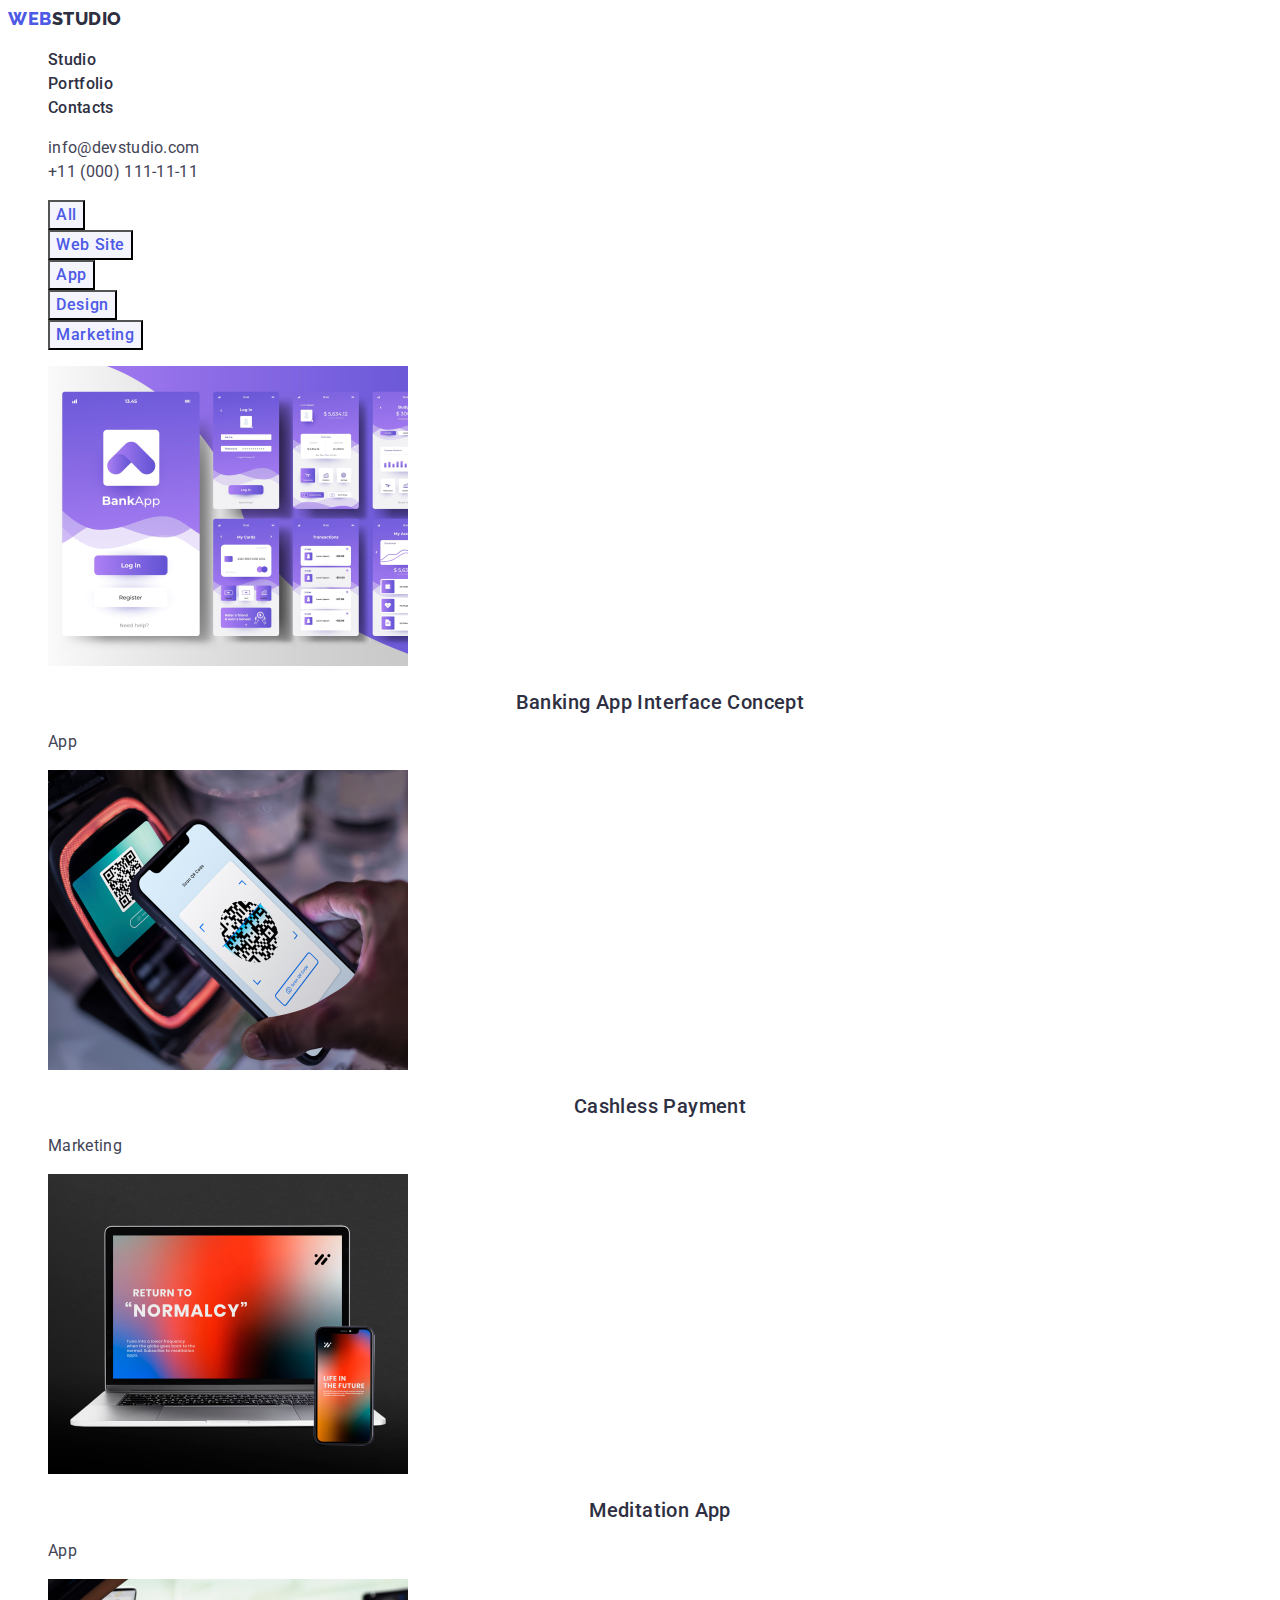
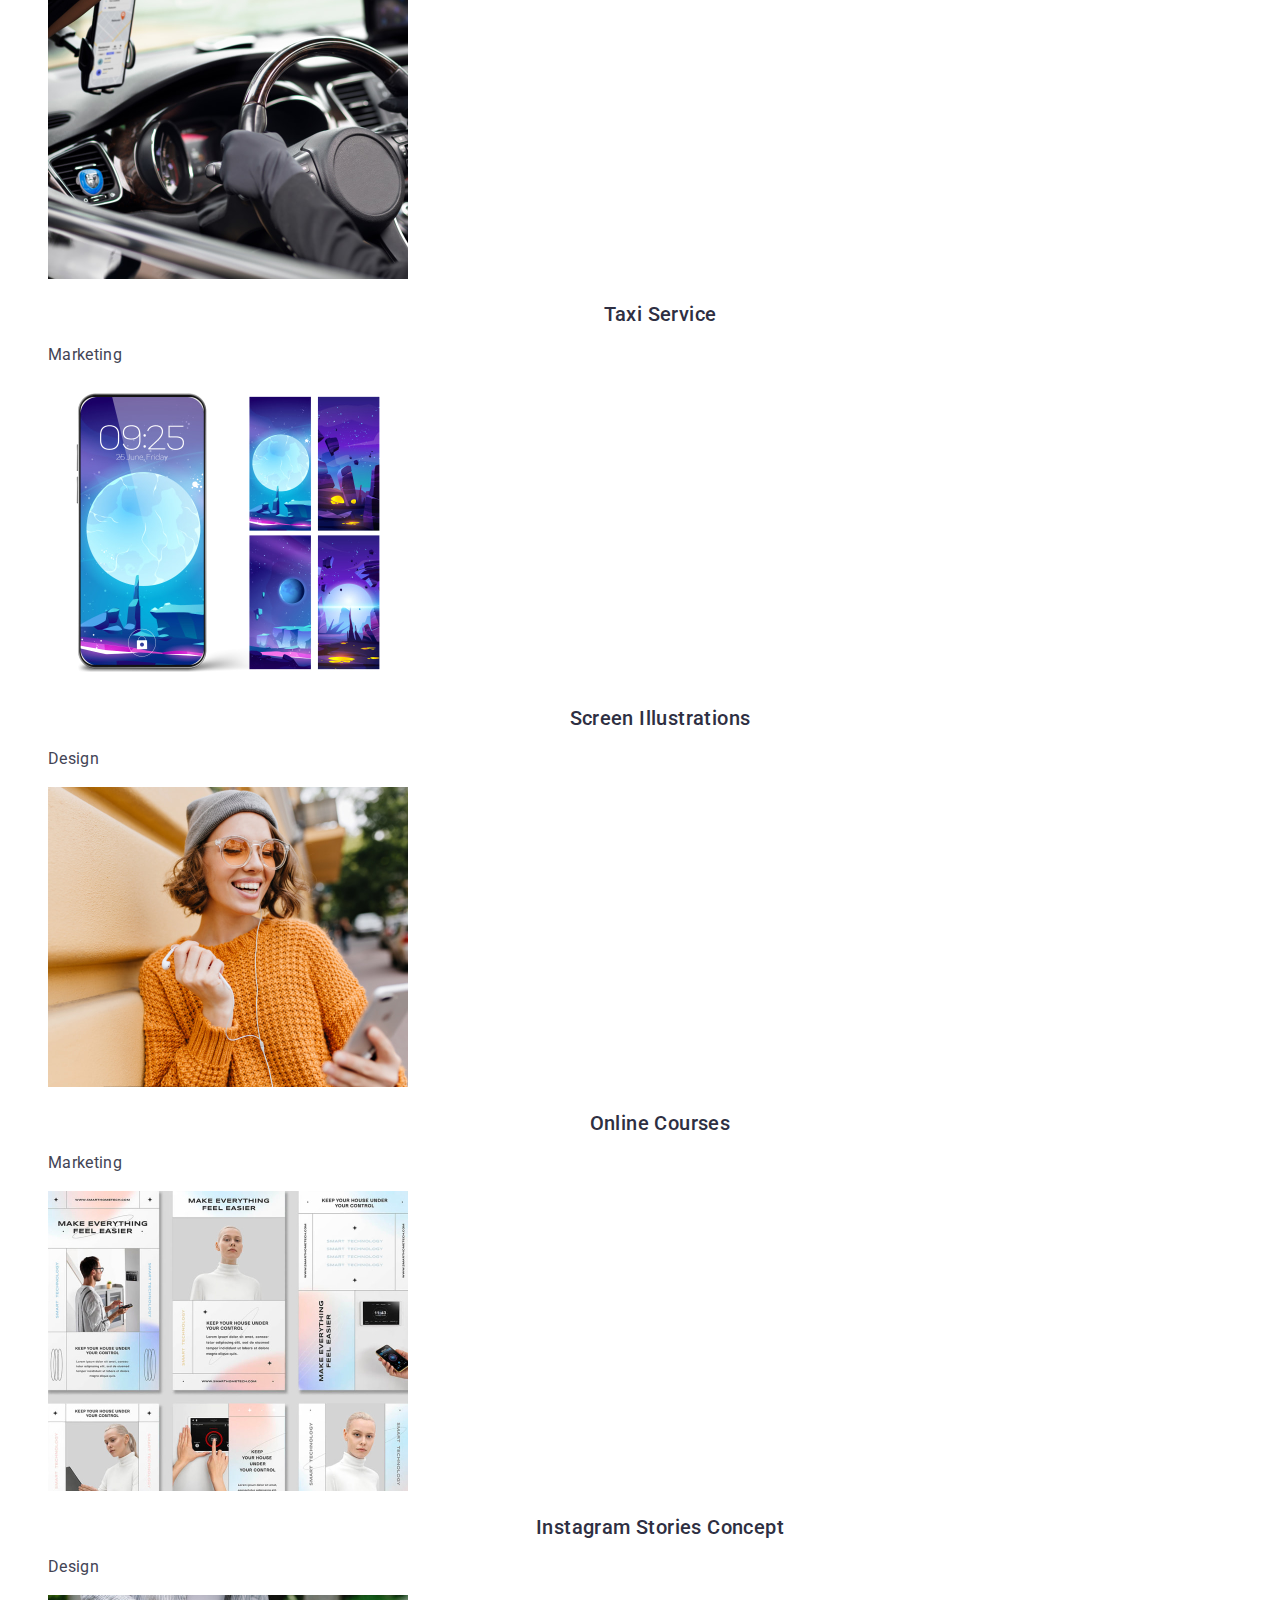
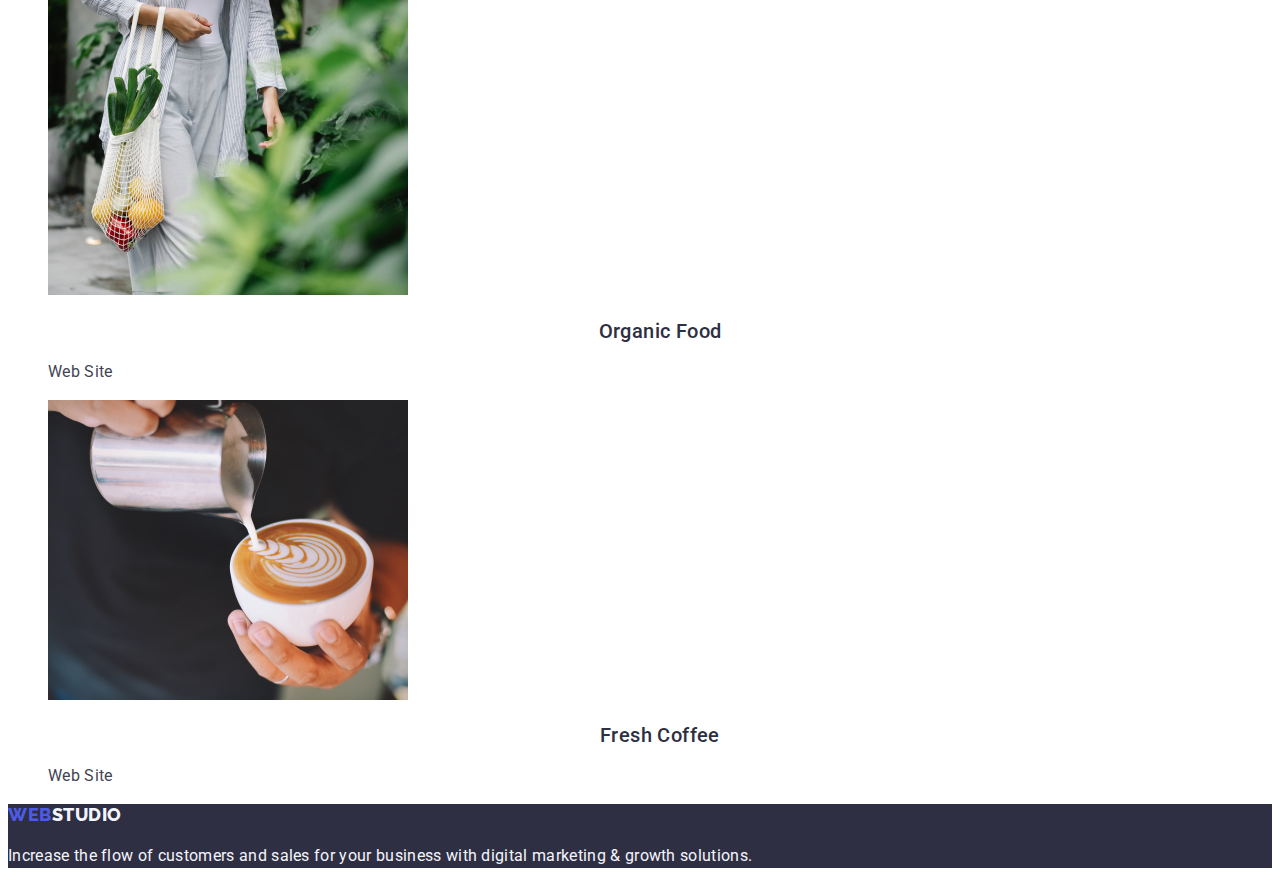
==== portfolio.html @ 5d9a46c8 "Initial commit" ====
<!DOCTYPE html>
<html lang="en">
  <head>
    <meta charset="UTF-8" />
    <meta name="viewport" content="width=device-width, initial-scale=1.0" />
    <link rel="stylesheet" href="./css/style.css" />
    <link
      href="https://fonts.googleapis.com/css2?family=Raleway:wght@800&family=Roboto:wght@400;500;700;900&display=swap"
      rel="stylesheet"
    />
    <link rel="preconnect" href="https://fonts.googleapis.com" />
    <link rel="preconnect" href="https://fonts.gstatic.com" crossorigin />
    <title>Portfolio</title>
  </head>
  <body>
    <header class="main-header">
      <nav class="main-nav">
        <a class="link logo" href="./index.html">
          Web<span class="gray">Studio</span>
        </a>
        <ul class="list">
          <li>
            <a class="link nav-link" href="./index.html">Studio</a>
          </li>
          <li>
            <a class="link nav-link" href="./portfolio.html">Portfolio</a>
          </li>
          <li>
            <a class="link nav-link" href="">Contacts</a>
          </li>
        </ul>
      </nav>
      <address class="contacts">
        <ul class="list">
          <li>
            <a class="link contacts-link" href="mailto:info@devstudio.com">
              info@devstudio.com
            </a>
          </li>
          <li>
            <a class="link contacts-link" href="tel:+110001111111">
              +11 (000) 111-11-11
            </a>
          </li>
        </ul>
      </address>
    </header>

    <main>
      <section>
        <h1 class="title page-title" hidden>Portfolio Page</h1>
        <ul class="list filter-controls">
          <li><button class="btn filter-button" type="button">All</button></li>
          <li>
            <button class="btn filter-button" type="button">Web Site</button>
          </li>
          <li><button class="btn filter-button" type="button">App</button></li>
          <li>
            <button class="btn filter-button" type="button">Design</button>
          </li>
          <li>
            <button class="btn filter-button" type="button">Marketing</button>
          </li>
        </ul>
        <ul class="list portfolio-list">
          <li class="portfolio-item">
            <a class="link" href="#">
              <img
                src="./images/portfolio/banking-app.jpg"
                alt="Banking App Interface Concept"
                width="360"
                height="300"
              />
              <h2 class="title portfolio-item-title">
                Banking App Interface Concept
              </h2>
              <p class="portfolio-category">App</p>
            </a>
          </li>
          <li class="portfolio-item">
            <a class="link" href="#">
              <img
                src="./images/portfolio/cashless-payment.jpg"
                alt="Cashless Payment"
                width="360"
                height="300"
              />
              <h2 class="title portfolio-item-title">Cashless Payment</h2>
              <p class="portfolio-category">Marketing</p>
            </a>
          </li>
          <li class="portfolio-item">
            <a class="link" href="#">
              <img
                src="./images/portfolio/meditation-app.jpg"
                alt="Meditation App"
                width="360"
                height="300"
              />
              <h2 class="title portfolio-item-title">Meditation App</h2>
              <p class="portfolio-category">App</p>
            </a>
          </li>
          <li class="portfolio-item">
            <a class="link" href="#">
              <img
                src="./images/portfolio/taxi-service.jpg"
                alt="Taxi Service"
                width="360"
                height="300"
              />
              <h2 class="title portfolio-item-title">Taxi Service</h2>
              <p class="portfolio-category">Marketing</p>
            </a>
          </li>
          <li class="portfolio-item">
            <a class="link" href="#">
              <img
                src="./images/portfolio/screen-illustrations.jpg"
                alt="Screen Illustrations"
                width="360"
                height="300"
              />
              <h2 class="title portfolio-item-title">Screen Illustrations</h2>
              <p class="portfolio-category">Design</p>
            </a>
          </li>
          <li class="portfolio-item">
            <a class="link" href="#">
              <img
                src="./images/portfolio/online-courses.jpg"
                alt="Online Courses"
                width="360"
                height="300"
              />
              <h2 class="title portfolio-item-title">Online Courses</h2>
              <p class="portfolio-category">Marketing</p>
            </a>
          </li>
          <li class="portfolio-item">
            <a class="link" href="#">
              <img
                src="./images/portfolio/instagram-stories.jpg"
                alt="Instagram Stories Concept"
                width="360"
                height="300"
              />
              <h2 class="title portfolio-item-title">
                Instagram Stories Concept
              </h2>
              <p class="portfolio-category">Design</p>
            </a>
          </li>
          <li class="portfolio-item">
            <a class="link" href="#">
              <img
                src="./images/portfolio/organic-food.jpg"
                alt="Organic Food"
                width="360"
                height="300"
              />
              <h2 class="title portfolio-item-title">Organic Food</h2>
              <p class="portfolio-category">Web Site</p>
            </a>
          </li>
          <li class="portfolio-item">
            <a class="link" href="#">
              <img
                src="./images/portfolio/fresh-coffee.jpg"
                alt="Fresh Coffee"
                width="360"
                height="300"
              />
              <h2 class="title portfolio-item-title">Fresh Coffee</h2>
              <p class="portfolio-category">Web Site</p>
            </a>
          </li>
        </ul>
      </section>
    </main>

    <footer class="footer">
      <a class="link logo" href="./index.html">
        Web<span class="white">Studio</span>
      </a>
      <p class="text">
        Increase the flow of customers and sales for your business with digital
        marketing & growth solutions.
      </p>
    </footer>
  </body>
</html>
---- css/style.css ----
:root {
  --body-bg: #ffffff;
  --titles-font-family: 'Roboto', sans-serif;
  --titles-color: #2e2f42;
  --text-font-family: 'Roboto', sans-serif;
  --text-color: #434455;

  /* ========== Colors ========== */
  --color-brand: #4d5ae5;
  --color-dark: #2e2f42;
  --color-white: #ffffff;
  --color-light: #f4f4fd;
  --color-active: #404bbf;
  --color-accent: #e7e9fc;
}


/* ========== General ========== */
body {
  font-family: var(--text-font-family);
  font-size: 16px;
  line-height: 1.5;
  color: var(--text-color);
  background-color: var(--body-bg);
}

.title {
  text-align: center;
  font-family: var(--titles-font-family);
  font-weight: 700;
  letter-spacing: 0.02em;
  color: var(--titles-color);
  text-transform: capitalize;
}

.page-title {
  font-size: 56px;
  line-height: 1.07;
  color: var(--color-white);
}

.section-title {
  font-size: 36px;
  line-height: 1.11;
}

.section-item-title {
  font-weight: 500;
  font-size: 20px;
  line-height: 1.2;
}

.list {
  list-style: none;
}

.btn {
  font-family: 'Roboto', sans-serif;
  font-size: 16px;
  line-height: 1.5;
  font-weight: 500;
  letter-spacing: 0.04em;
  cursor: pointer;
}

.link {
  text-decoration: none;
}

.btn-primary {
  color: var(--color-white);
  background-color: var(--color-brand);
}

.btn-primary:hover,
.btn-primary:active,
.btn-primary:focus {
  background-color: var(--color-active);
}

.logo {
  font-family: 'Raleway', sans-serif;
  font-weight: 800;
  font-size: 18px;
  line-height: 1.17;
  letter-spacing: 0.03em;
  text-transform: uppercase;
  color: var(--color-brand);
}

.logo .gray {
  color: var(--titles-color);
}

.logo .white {
  color: var(--color-light);
}


/* ========== Header ========== */
.nav-link {
  font-weight: 500;
  line-height: 1.5;
  color: var(--titles-color);
  letter-spacing: 0.02em
}

.nav-link:hover,
.nav-link:active,
.nav-link:focus {
  color: var(--color-active);
}

.contacts {
  font-style: normal;
  color: var(--text-color)
}

.contacts-link {
  letter-spacing: 0.02em;
  line-height: 1.5;
  color: var(--text-color);
}

.contacts-link:hover,
.contacts-link:active,
.contacts-link:focus {
  color: var(--color-active);
}


/* ========== Footer ========== */
.footer {
  background-color: var(--color-dark);
}

.footer .text {
  color: var(--color-light);
}

.footer .text {
  letter-spacing: 0.02em;
}


/* ========== Hero Section ========== */
.hero-section {
  background-color: var(--color-dark);
}


/* ========== Features Section ========== */
.feature-description {
  letter-spacing: 0.02em;
}


/* ========== Our Team Section ========== */
.our-team-section {
  background-color: var(--color-light);
}

.our-team-section .list-item {
  background-color: var(--color-white);
}

.position {
  letter-spacing: 0.02em;
}


/* ========== Portfolio ========== */
.filter-button {
  color: var(--color-brand);
  background-color: var(--color-light);
}

.filter-button:hover,
.filter-button:focus,
.filter-button:active {
  color: var(--color-white);
  background-color: var(--color-active);
}

.portfolio-item-title {
  font-weight: 500;
  font-size: 20px;
  line-height: 1.2;
  letter-spacing: 0.02em;
  color: var(--titles-color);
}

.portfolio-category {
  letter-spacing: 0.02em;
  color: var(--text-color);
}
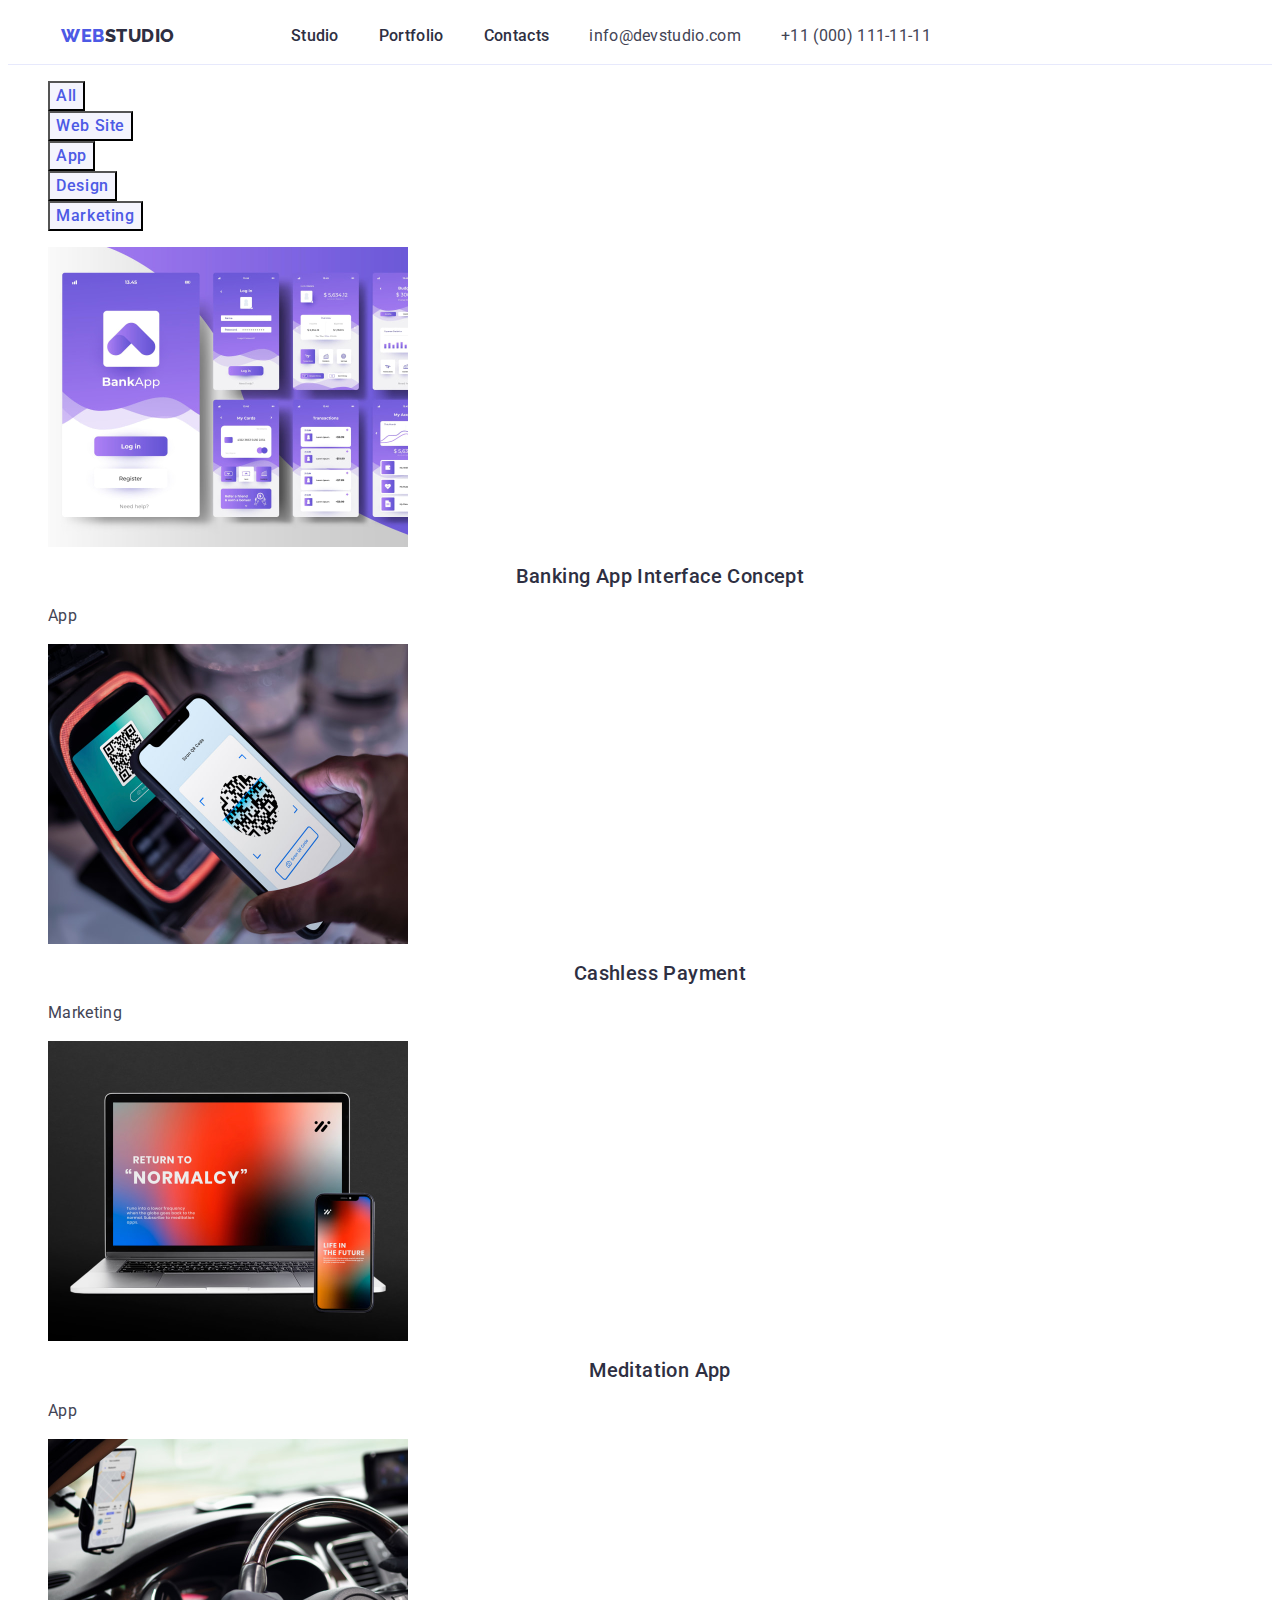
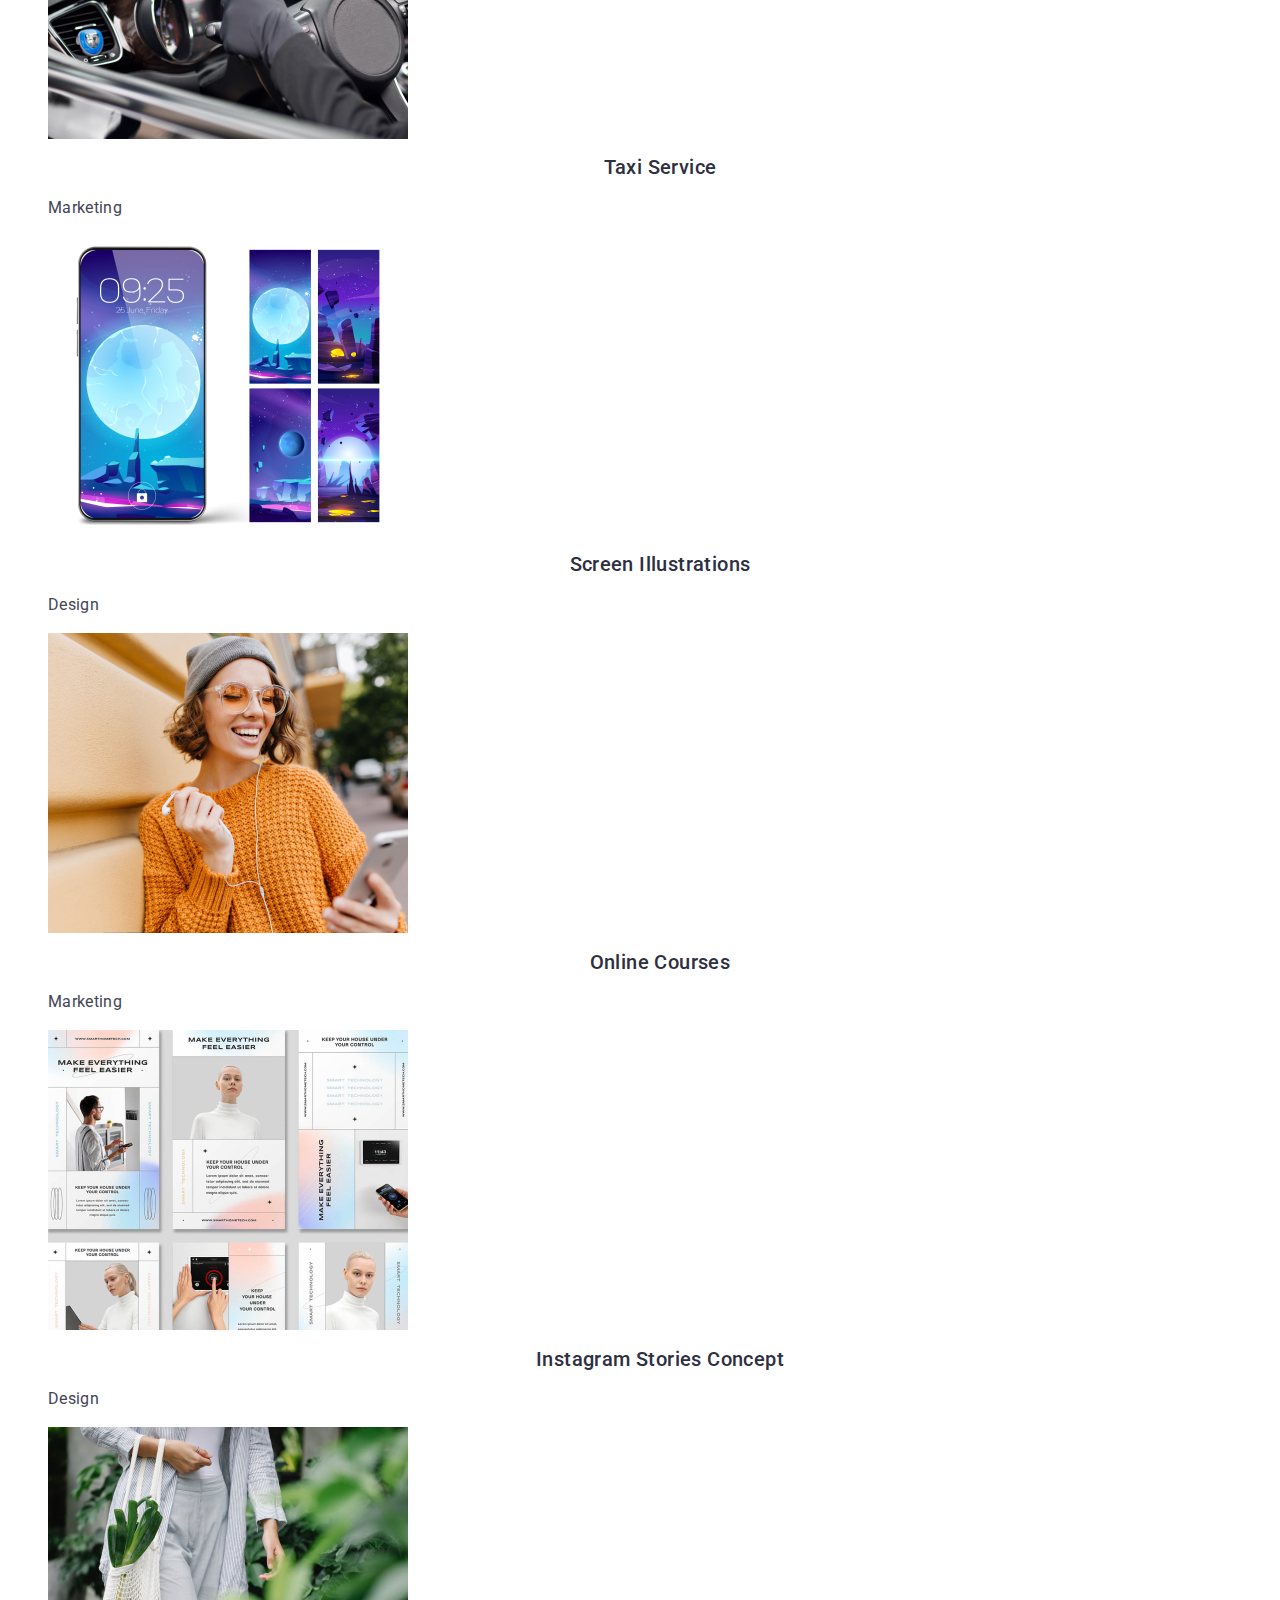
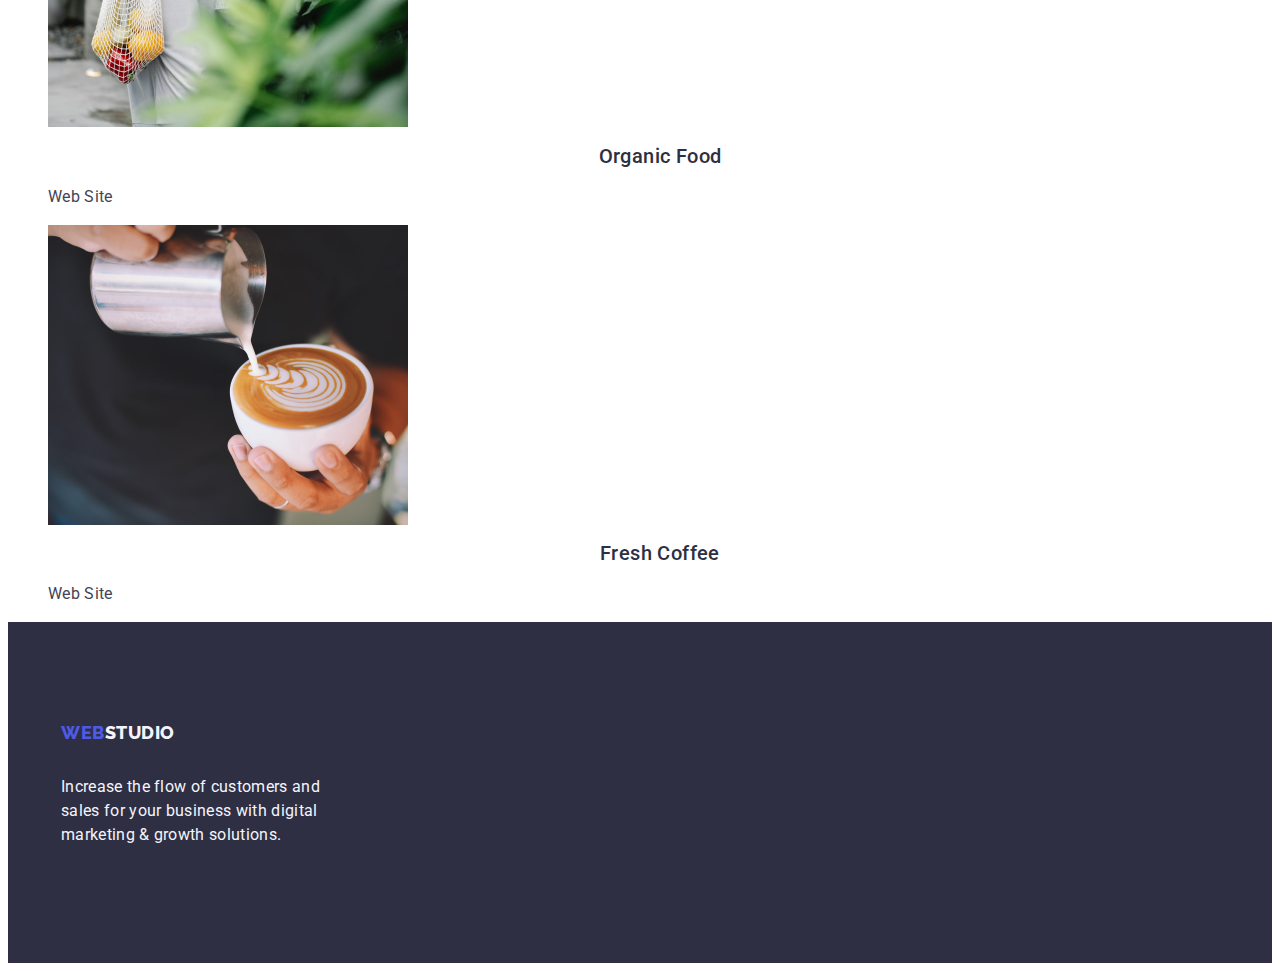
==== commit 810768bd: "Header and footer were added" ====
--- a/portfolio.html
+++ b/portfolio.html
@@ -3,6 +3,13 @@
   <head>
     <meta charset="UTF-8" />
     <meta name="viewport" content="width=device-width, initial-scale=1.0" />
+    <link
+      rel="stylesheet"
+      href="https://cdnjs.cloudflare.com/ajax/libs/modern-normalize/2.0.0/modern-normalize.min.css"
+      integrity="sha512-4xo8blKMVCiXpTaLzQSLSw3KFOVPWhm/TRtuPVc4WG6kUgjH6J03IBuG7JZPkcWMxJ5huwaBpOpnwYElP/m6wg=="
+      crossorigin="anonymous"
+      referrerpolicy="no-referrer"
+    />
     <link rel="stylesheet" href="./css/style.css" />
     <link
       href="https://fonts.googleapis.com/css2?family=Raleway:wght@800&family=Roboto:wght@400;500;700;900&display=swap"
@@ -14,36 +21,38 @@
   </head>
   <body>
     <header class="main-header">
-      <nav class="main-nav">
-        <a class="link logo" href="./index.html">
-          Web<span class="gray">Studio</span>
-        </a>
-        <ul class="list">
-          <li>
-            <a class="link nav-link" href="./index.html">Studio</a>
-          </li>
-          <li>
-            <a class="link nav-link" href="./portfolio.html">Portfolio</a>
-          </li>
-          <li>
-            <a class="link nav-link" href="">Contacts</a>
-          </li>
-        </ul>
-      </nav>
-      <address class="contacts">
-        <ul class="list">
-          <li>
-            <a class="link contacts-link" href="mailto:info@devstudio.com">
-              info@devstudio.com
-            </a>
-          </li>
-          <li>
-            <a class="link contacts-link" href="tel:+110001111111">
-              +11 (000) 111-11-11
-            </a>
-          </li>
-        </ul>
-      </address>
+      <div class="container header-container">
+        <nav class="main-nav">
+          <a class="link logo" href="./index.html">
+            Web<span class="gray">Studio</span>
+          </a>
+          <ul class="list">
+            <li>
+              <a class="link nav-link" href="./index.html">Studio</a>
+            </li>
+            <li>
+              <a class="link nav-link" href="./portfolio.html">Portfolio</a>
+            </li>
+            <li>
+              <a class="link nav-link" href="">Contacts</a>
+            </li>
+          </ul>
+        </nav>
+        <address class="contacts">
+          <ul class="list">
+            <li>
+              <a class="link contacts-link" href="mailto:info@devstudio.com"
+                >info@devstudio.com
+              </a>
+            </li>
+            <li>
+              <a class="link contacts-link" href="tel:+110001111111">
+                +11 (000) 111-11-11
+              </a>
+            </li>
+          </ul>
+        </address>
+      </div>
     </header>
 
     <main>
@@ -180,13 +189,15 @@
     </main>
 
     <footer class="footer">
-      <a class="link logo" href="./index.html">
-        Web<span class="white">Studio</span>
-      </a>
-      <p class="text">
-        Increase the flow of customers and sales for your business with digital
-        marketing & growth solutions.
-      </p>
+      <div class="container">
+        <a class="link logo" href="./index.html">
+          Web<span class="white">Studio</span>
+        </a>
+        <p class="text">
+          Increase the flow of customers and sales for your business with
+          digital marketing & growth solutions.
+        </p>
+      </div>
     </footer>
   </body>
 </html>
--- a/css/style.css
+++ b/css/style.css
@@ -22,6 +22,10 @@
   line-height: 1.5;
   color: var(--text-color);
   background-color: var(--body-bg);
+}
+
+img {
+  display: block;
 }
 
 .title {
@@ -96,9 +100,38 @@
   color: var(--color-light);
 }
 
+.container {
+  width: 1158px;
+  margin: 0 auto;
+  padding: 0 15px;
+}
+
 
 /* ========== Header ========== */
+.main-header {
+  border-bottom: 1px solid var(--color-accent);
+}
+
+.header-container {
+  display: flex;
+}
+
+.main-nav {
+  display: flex;
+  align-items: center;
+}
+
+.logo {
+  margin-right: 76px;
+}
+
+.main-nav .list {
+  display: flex;
+  gap: 40px;
+}
+
 .nav-link {
+  padding: 24px 0;
   font-weight: 500;
   line-height: 1.5;
   color: var(--titles-color);
@@ -116,6 +149,11 @@
   color: var(--text-color)
 }
 
+.contacts .list {
+  display: flex;
+  gap: 40px;
+}
+
 .contacts-link {
   letter-spacing: 0.02em;
   line-height: 1.5;
@@ -131,15 +169,19 @@
 
 /* ========== Footer ========== */
 .footer {
+  padding: 100px 0;
   background-color: var(--color-dark);
 }
 
+.footer .logo {
+  display: inline-block;
+  margin-bottom: 16px;
+}
+
 .footer .text {
+  max-width: 264px;
+  letter-spacing: 0.02em;
   color: var(--color-light);
-}
-
-.footer .text {
-  letter-spacing: 0.02em;
 }
 
 
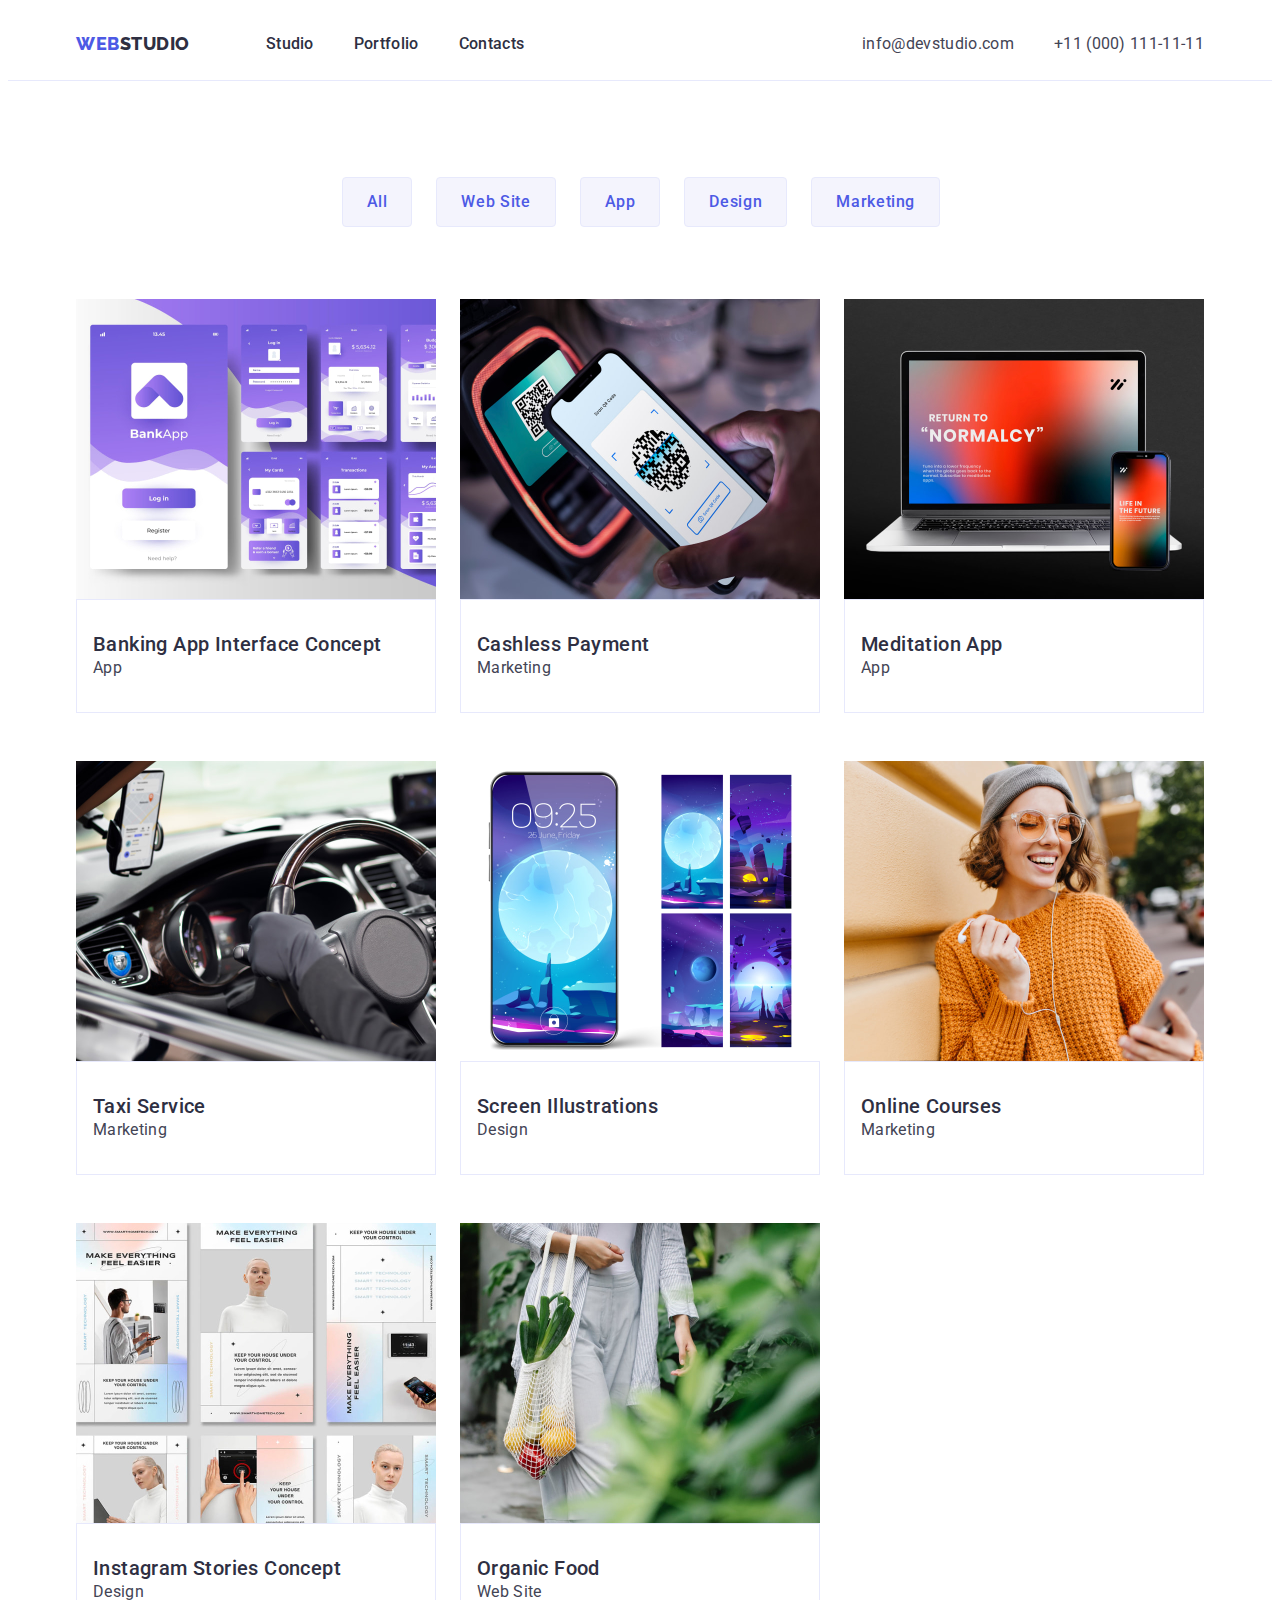
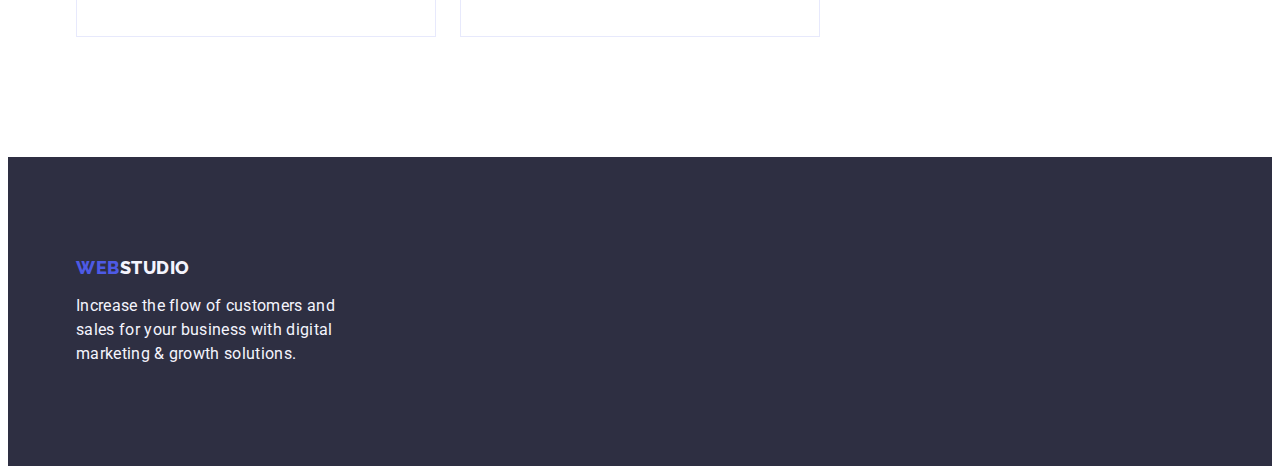
==== commit bcbed2c0: "Portfolio page was added" ====
--- a/portfolio.html
+++ b/portfolio.html
@@ -56,135 +56,161 @@
     </header>
 
     <main>
-      <section>
-        <h1 class="title page-title" hidden>Portfolio Page</h1>
-        <ul class="list filter-controls">
-          <li><button class="btn filter-button" type="button">All</button></li>
-          <li>
-            <button class="btn filter-button" type="button">Web Site</button>
-          </li>
-          <li><button class="btn filter-button" type="button">App</button></li>
-          <li>
-            <button class="btn filter-button" type="button">Design</button>
-          </li>
-          <li>
-            <button class="btn filter-button" type="button">Marketing</button>
-          </li>
-        </ul>
-        <ul class="list portfolio-list">
-          <li class="portfolio-item">
-            <a class="link" href="#">
-              <img
-                src="./images/portfolio/banking-app.jpg"
-                alt="Banking App Interface Concept"
-                width="360"
-                height="300"
-              />
-              <h2 class="title portfolio-item-title">
-                Banking App Interface Concept
-              </h2>
-              <p class="portfolio-category">App</p>
-            </a>
-          </li>
-          <li class="portfolio-item">
-            <a class="link" href="#">
-              <img
-                src="./images/portfolio/cashless-payment.jpg"
-                alt="Cashless Payment"
-                width="360"
-                height="300"
-              />
-              <h2 class="title portfolio-item-title">Cashless Payment</h2>
-              <p class="portfolio-category">Marketing</p>
-            </a>
-          </li>
-          <li class="portfolio-item">
-            <a class="link" href="#">
-              <img
-                src="./images/portfolio/meditation-app.jpg"
-                alt="Meditation App"
-                width="360"
-                height="300"
-              />
-              <h2 class="title portfolio-item-title">Meditation App</h2>
-              <p class="portfolio-category">App</p>
-            </a>
-          </li>
-          <li class="portfolio-item">
-            <a class="link" href="#">
-              <img
-                src="./images/portfolio/taxi-service.jpg"
-                alt="Taxi Service"
-                width="360"
-                height="300"
-              />
-              <h2 class="title portfolio-item-title">Taxi Service</h2>
-              <p class="portfolio-category">Marketing</p>
-            </a>
-          </li>
-          <li class="portfolio-item">
-            <a class="link" href="#">
-              <img
-                src="./images/portfolio/screen-illustrations.jpg"
-                alt="Screen Illustrations"
-                width="360"
-                height="300"
-              />
-              <h2 class="title portfolio-item-title">Screen Illustrations</h2>
-              <p class="portfolio-category">Design</p>
-            </a>
-          </li>
-          <li class="portfolio-item">
-            <a class="link" href="#">
-              <img
-                src="./images/portfolio/online-courses.jpg"
-                alt="Online Courses"
-                width="360"
-                height="300"
-              />
-              <h2 class="title portfolio-item-title">Online Courses</h2>
-              <p class="portfolio-category">Marketing</p>
-            </a>
-          </li>
-          <li class="portfolio-item">
-            <a class="link" href="#">
-              <img
-                src="./images/portfolio/instagram-stories.jpg"
-                alt="Instagram Stories Concept"
-                width="360"
-                height="300"
-              />
-              <h2 class="title portfolio-item-title">
-                Instagram Stories Concept
-              </h2>
-              <p class="portfolio-category">Design</p>
-            </a>
-          </li>
-          <li class="portfolio-item">
-            <a class="link" href="#">
-              <img
-                src="./images/portfolio/organic-food.jpg"
-                alt="Organic Food"
-                width="360"
-                height="300"
-              />
-              <h2 class="title portfolio-item-title">Organic Food</h2>
-              <p class="portfolio-category">Web Site</p>
-            </a>
-          </li>
-          <li class="portfolio-item">
-            <a class="link" href="#">
-              <img
-                src="./images/portfolio/fresh-coffee.jpg"
-                alt="Fresh Coffee"
-                width="360"
-                height="300"
-              />
-              <h2 class="title portfolio-item-title">Fresh Coffee</h2>
-              <p class="portfolio-category">Web Site</p>
-            </a>
-          </li>
-        </ul>
+      <section class="portfolio-section">
+        <div class="container">
+          <h1 class="title page-title visually-hidden">Portfolio Page</h1>
+          <ul class="list filter-controls">
+            <li>
+              <button class="btn filter-button" type="button">All</button>
+            </li>
+            <li>
+              <button class="btn filter-button" type="button">Web Site</button>
+            </li>
+            <li>
+              <button class="btn filter-button" type="button">App</button>
+            </li>
+            <li>
+              <button class="btn filter-button" type="button">Design</button>
+            </li>
+            <li>
+              <button class="btn filter-button" type="button">Marketing</button>
+            </li>
+          </ul>
+          <ul class="list portfolio-list">
+            <li class="portfolio-item">
+              <a class="link" href="#">
+                <img
+                  src="./images/portfolio/banking-app.jpg"
+                  alt="Banking App Interface Concept"
+                  width="360"
+                  height="300"
+                />
+                <div class="text-wrapper">
+                  <h2 class="title portfolio-item-title">
+                    Banking App Interface Concept
+                  </h2>
+                  <p class="portfolio-category">App</p>
+                </div>
+              </a>
+            </li>
+            <li class="portfolio-item">
+              <a class="link" href="#">
+                <img
+                  src="./images/portfolio/cashless-payment.jpg"
+                  alt="Cashless Payment"
+                  width="360"
+                  height="300"
+                />
+                <div class="text-wrapper">
+                  <h2 class="title portfolio-item-title">Cashless Payment</h2>
+                  <p class="portfolio-category">Marketing</p>
+                </div>
+              </a>
+            </li>
+            <li class="portfolio-item">
+              <a class="link" href="#">
+                <img
+                  src="./images/portfolio/meditation-app.jpg"
+                  alt="Meditation App"
+                  width="360"
+                  height="300"
+                />
+                <div class="text-wrapper">
+                  <h2 class="title portfolio-item-title">Meditation App</h2>
+                  <p class="portfolio-category">App</p>
+                </div>
+              </a>
+            </li>
+            <li class="portfolio-item">
+              <a class="link" href="#">
+                <img
+                  src="./images/portfolio/taxi-service.jpg"
+                  alt="Taxi Service"
+                  width="360"
+                  height="300"
+                />
+                <div class="text-wrapper">
+                  <h2 class="title portfolio-item-title">Taxi Service</h2>
+                  <p class="portfolio-category">Marketing</p>
+                </div>
+              </a>
+            </li>
+            <li class="portfolio-item">
+              <a class="link" href="#">
+                <img
+                  src="./images/portfolio/screen-illustrations.jpg"
+                  alt="Screen Illustrations"
+                  width="360"
+                  height="300"
+                />
+                <div class="text-wrapper">
+                  <h2 class="title portfolio-item-title">
+                    Screen Illustrations
+                  </h2>
+                  <p class="portfolio-category">Design</p>
+                </div>
+              </a>
+            </li>
+            <li class="portfolio-item">
+              <a class="link" href="#">
+                <img
+                  src="./images/portfolio/online-courses.jpg"
+                  alt="Online Courses"
+                  width="360"
+                  height="300"
+                />
+                <div class="text-wrapper">
+                  <h2 class="title portfolio-item-title">Online Courses</h2>
+                  <p class="portfolio-category">Marketing</p>
+                </div>
+              </a>
+            </li>
+            <li class="portfolio-item">
+              <a class="link" href="#">
+                <img
+                  src="./images/portfolio/instagram-stories.jpg"
+                  alt="Instagram Stories Concept"
+                  width="360"
+                  height="300"
+                />
+                <div class="text-wrapper">
+                  <h2 class="title portfolio-item-title">
+                    Instagram Stories Concept
+                  </h2>
+                  <p class="portfolio-category">Design</p>
+                </div>
+              </a>
+            </li>
+            <li class="portfolio-item">
+              <a class="link" href="#">
+                <img
+                  src="./images/portfolio/organic-food.jpg"
+                  alt="Organic Food"
+                  width="360"
+                  height="300"
+                />
+                <div class="text-wrapper">
+                  <h2 class="title portfolio-item-title">Organic Food</h2>
+                  <p class="portfolio-category">Web Site</p>
+                </div>
+              </a>
+            </li>
+            <!-- <li class="portfolio-item">
+              <a class="link" href="#">
+                <img
+                  src="./images/portfolio/fresh-coffee.jpg"
+                  alt="Fresh Coffee"
+                  width="360"
+                  height="300"
+                />
+                <div class="text-wrapper">
+                  <h2 class="title portfolio-item-title">Fresh Coffee</h2>
+                  <p class="portfolio-category">Web Site</p>
+                </div>
+              </a>
+            </li> -->
+          </ul>
+        </div>
       </section>
     </main>
 
--- a/css/style.css
+++ b/css/style.css
@@ -16,6 +16,12 @@
 
 
 /* ========== General ========== */
+*,
+*::before,
+*::after {
+  box-sizing: border-box;
+}
+
 body {
   font-family: var(--text-font-family);
   font-size: 16px;
@@ -24,12 +30,29 @@
   background-color: var(--body-bg);
 }
 
+h1,
+h2,
+h3,
+h4,
+h5,
+h6,
+p {
+  margin-top: 0;
+  margin-bottom: 0;
+}
+
+ul,
+ol {
+  margin-top: 0;
+  margin-bottom: 0;
+  padding-left: 0;
+}
+
 img {
   display: block;
 }
 
 .title {
-  text-align: center;
   font-family: var(--titles-font-family);
   font-weight: 700;
   letter-spacing: 0.02em;
@@ -38,12 +61,14 @@
 }
 
 .page-title {
+  text-align: center;
   font-size: 56px;
   line-height: 1.07;
   color: var(--color-white);
 }
 
 .section-title {
+  text-align: center;
   font-size: 36px;
   line-height: 1.11;
 }
@@ -64,6 +89,8 @@
   line-height: 1.5;
   font-weight: 500;
   letter-spacing: 0.04em;
+  border: none;
+  border-radius: 4px;
   cursor: pointer;
 }
 
@@ -72,6 +99,9 @@
 }
 
 .btn-primary {
+  display: block;
+  min-width: 169px;
+  height: 56px;
   color: var(--color-white);
   background-color: var(--color-brand);
 }
@@ -106,14 +136,29 @@
   padding: 0 15px;
 }
 
+.visually-hidden {
+  position: absolute;
+  width: 1px;
+  height: 1px;
+  margin: -1px;
+  border: 0;
+  padding: 0;
+  white-space: nowrap;
+  clip-path: inset(100%);
+  clip: rect(0 0 0 0);
+  overflow: hidden;
+}
+
 
 /* ========== Header ========== */
 .main-header {
+  padding: 24px 0;
   border-bottom: 1px solid var(--color-accent);
 }
 
 .header-container {
   display: flex;
+  justify-content: space-between;
 }
 
 .main-nav {
@@ -187,34 +232,116 @@
 
 /* ========== Hero Section ========== */
 .hero-section {
+  padding: 188px 0;
   background-color: var(--color-dark);
 }
 
+.hero-section .page-title {
+  max-width: 496px;
+  margin: 0 auto 48px;
+}
+
+.hero-section .btn-primary {
+  margin: 0 auto; 
+}
+
 
 /* ========== Features Section ========== */
+.features-section {
+  padding: 120px 0;
+}
+
+.features-list {
+  display: flex;
+  gap: 24px;
+}
+
+.features-item {
+  flex-basis: calc((100% - 24px * 3) / 4);
+}
+
+.features-title {
+  margin-bottom: 8px;
+}
+
 .feature-description {
   letter-spacing: 0.02em;
+}
+
+
+/* ========== What Are We Doing Section ========== */
+.products-section {
+  padding-bottom: 120px;
+}
+
+.products-section-title {
+  margin-bottom: 72px;
+}
+
+.products-list {
+  display: flex;
+  gap: 24px;
+}
+
+.products-item {
+  flex-basis: calc((100% - 24px * 2) / 3);
 }
 
 
 /* ========== Our Team Section ========== */
 .our-team-section {
+  padding: 120px 0;
   background-color: var(--color-light);
 }
 
-.our-team-section .list-item {
+.our-team-section-title {
+  margin-bottom: 72px;
+}
+
+.our-team-section-list {
+  display: flex;
+  gap: 24px;
+}
+
+.our-team-section-list-item {
+  flex-basis: calc((100% - 24px * 3) / 4);
+  border-radius: 0 0 4px 4px;
   background-color: var(--color-white);
 }
 
-.position {
+.our-team-section .text-wrapper {
+  padding: 32px 0;
+}
+
+.our-team-section-name {
+  margin-bottom: 8px;
+  text-align: center;
+}
+
+.our-team-section-position {
+  text-align: center;
   letter-spacing: 0.02em;
 }
 
 
 /* ========== Portfolio ========== */
+.portfolio-section {
+  padding: 96px 0 120px 0;
+}
+
+.filter-controls {
+  display: flex;
+  gap: 24px;
+  width: 597px;
+  margin: 0 auto 72px;
+}
+
 .filter-button {
+  padding: 12px 24px;
   color: var(--color-brand);
   background-color: var(--color-light);
+  border: 1px solid var(--color-accent);
+  white-space: nowrap;
 }
 
 .filter-button:hover,
@@ -222,6 +349,23 @@
 .filter-button:active {
   color: var(--color-white);
   background-color: var(--color-active);
+  border: 1px solid transparent;
+}
+
+.portfolio-list {
+  display: flex;
+  flex-wrap: wrap;
+  column-gap: 24px;
+  row-gap: 48px;
+}
+
+.portfolio-item {
+  flex-basis: calc((100% - 24px * 2) / 3);
+}
+
+.portfolio-item .text-wrapper {
+  padding: 32px 16px;
+  border: 1px solid var(--color-accent);
 }
 
 .portfolio-item-title {
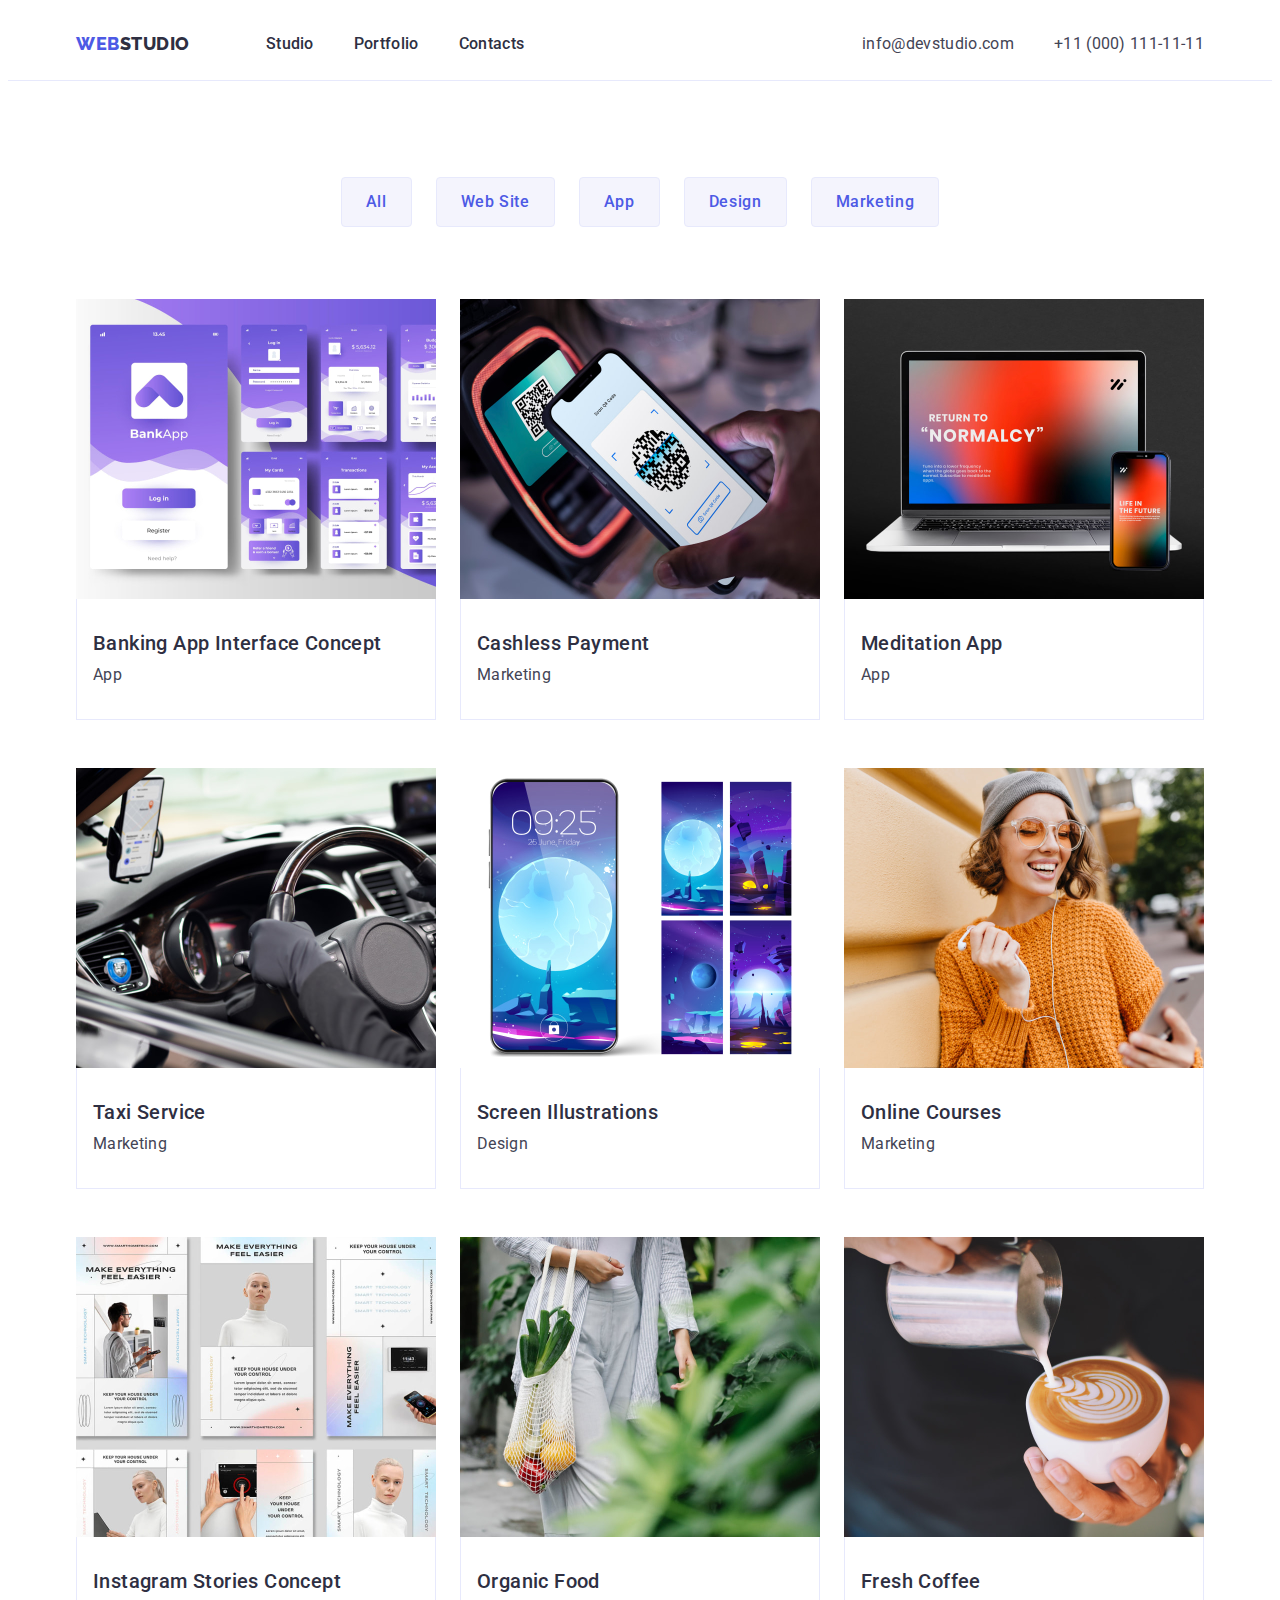
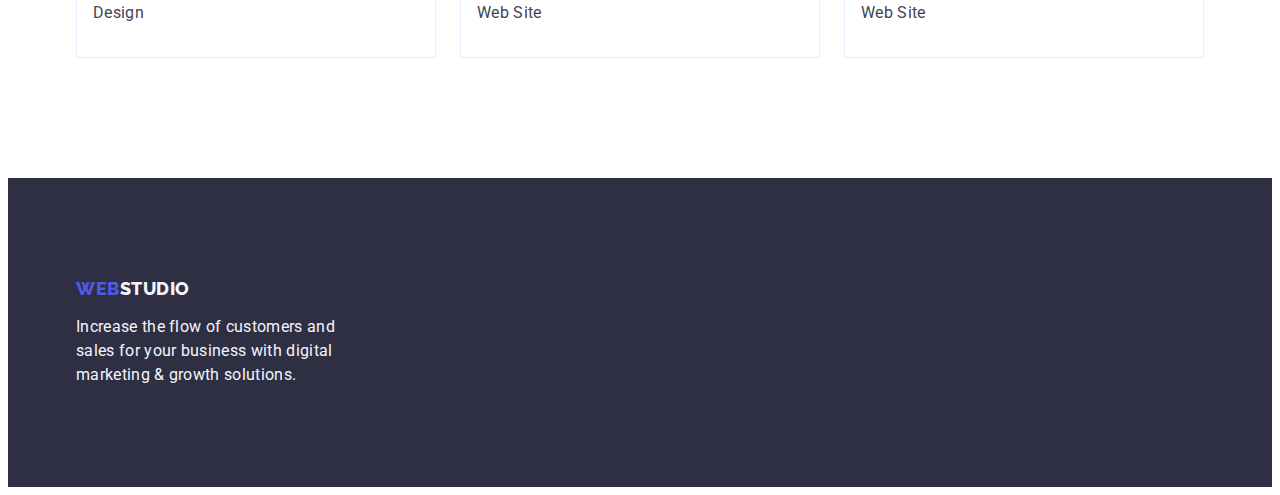
==== commit e21357d1: "Minor fixes" ====
--- a/portfolio.html
+++ b/portfolio.html
@@ -195,7 +195,7 @@
                 </div>
               </a>
             </li>
-            <!-- <li class="portfolio-item">
+            <li class="portfolio-item">
               <a class="link" href="#">
                 <img
                   src="./images/portfolio/fresh-coffee.jpg"
@@ -208,7 +208,7 @@
                   <p class="portfolio-category">Web Site</p>
                 </div>
               </a>
-            </li> -->
+            </li>
           </ul>
         </div>
       </section>
--- a/css/style.css
+++ b/css/style.css
@@ -128,6 +128,10 @@
 
 .logo .white {
   color: var(--color-light);
+}
+
+.section {
+  padding: 120px 0;
 }
 
 .container {
@@ -247,10 +251,6 @@
 
 
 /* ========== Features Section ========== */
-.features-section {
-  padding: 120px 0;
-}
-
 .features-list {
   display: flex;
   gap: 24px;
@@ -290,7 +290,6 @@
 
 /* ========== Our Team Section ========== */
 .our-team-section {
-  padding: 120px 0;
   background-color: var(--color-light);
 }
 
@@ -331,8 +330,8 @@
 
 .filter-controls {
   display: flex;
+  justify-content: center;
   gap: 24px;
-  width: 597px;
   margin: 0 auto 72px;
 }
 
@@ -341,7 +340,6 @@
   color: var(--color-brand);
   background-color: var(--color-light);
   border: 1px solid var(--color-accent);
-  white-space: nowrap;
 }
 
 .filter-button:hover,
@@ -366,9 +364,11 @@
 .portfolio-item .text-wrapper {
   padding: 32px 16px;
   border: 1px solid var(--color-accent);
+  border-top: none;
 }
 
 .portfolio-item-title {
+  margin-bottom: 8px;
   font-weight: 500;
   font-size: 20px;
   line-height: 1.2;
